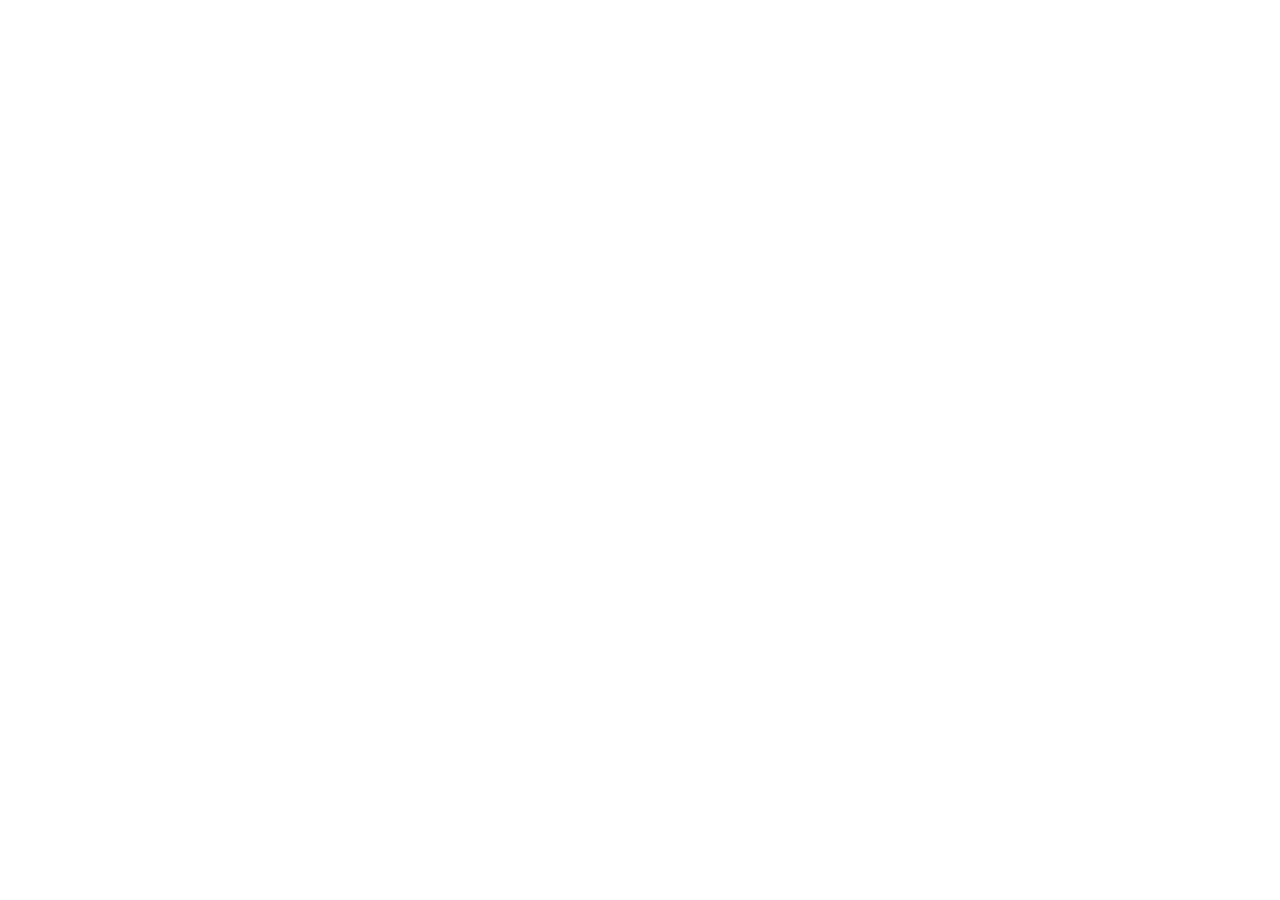
==== index.html @ 213c3a37 "Add portfolio base structure with HTML, CSS and JS" ====
<!DOCTYPE html>
<html lang="pt-BR">
<head>
    <meta charset="UTF-8">
    <meta name="viewport" content="width=device-width, initial-scale=1.0">
    <title>João Pedro S. Menezes Portfolio</title>
    <link rel="preconnect" href="https://fonts.googleapis.com"/>
    <link rel="preconnect" href="https://fonts.gstatic.com" crossorigin>
    <link 
        href="https://fonts.googleapis.com/css2?family=Atkinson+Hyperlegible:ital,wght@0,400;0,700;1,400;1,700&display=swap" 
        rel="stylesheet"
    />
    <link rel="stylesheet" href="style.css"/>
    <script scr="script.js" defer></script>
</head>
<body>
    
</body>
</html>
---- style.css ----
*, *::before, *::after {
    margin: 0;
    padding: 0;
    box-sizing: border-box;
}
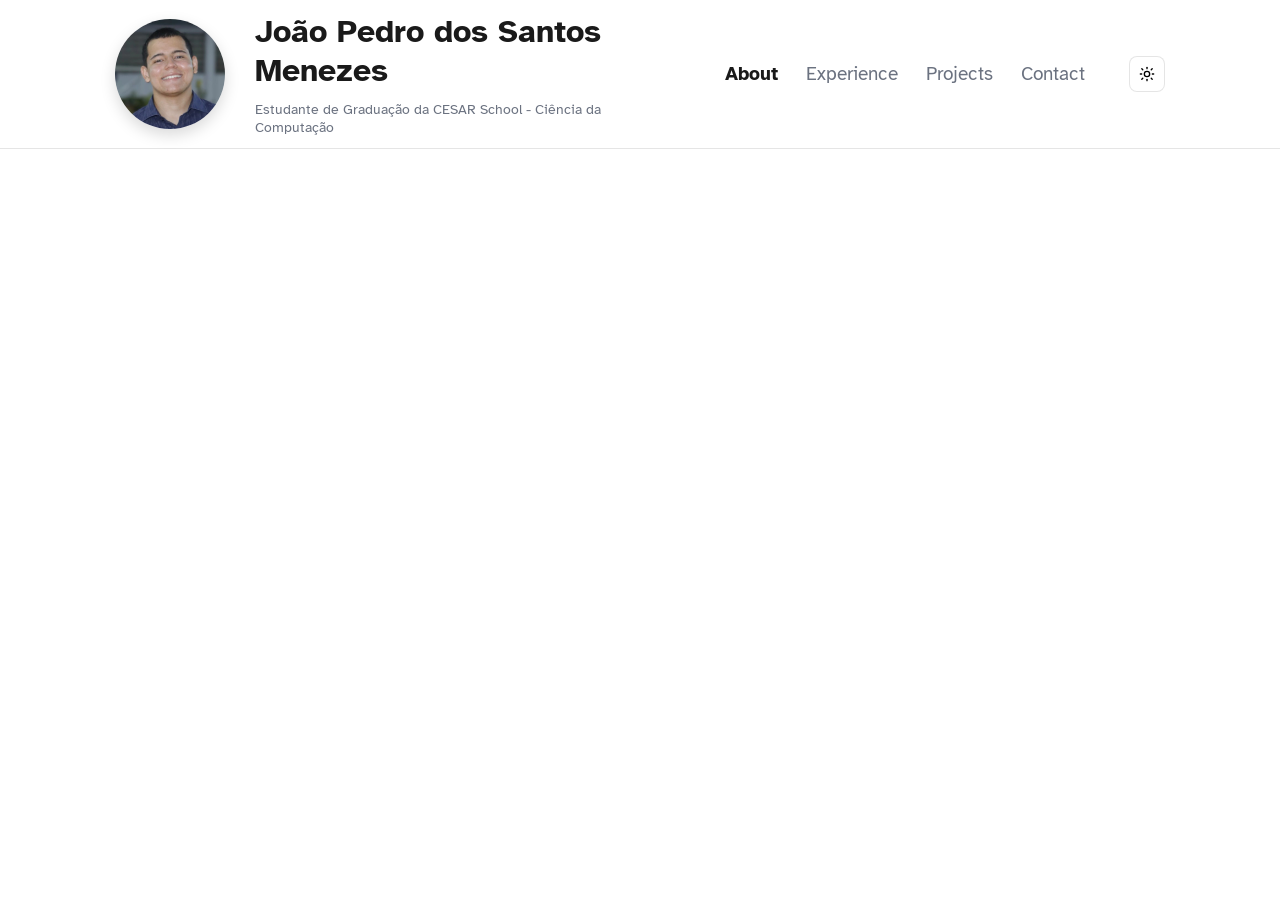
==== commit 71a24757: "Add fixed header with dark mode toggle" ====
--- a/index.html
+++ b/index.html
@@ -11,9 +11,42 @@
         rel="stylesheet"
     />
     <link rel="stylesheet" href="style.css"/>
-    <script scr="script.js" defer></script>
 </head>
 <body>
-    
+    <main class="container">
+        <!-- BARRA -->
+        <section class="header">
+            <header>
+                <div class="card">
+                    <img class="avatar" src="./assets/1773756330562.jpg" alt="João Pedro"/>
+                    <div>
+                        <p class="nome">João Pedro dos Santos Menezes</p>
+                        <p class="cargo">Estudante de Graduação da CESAR School - Ciência da Computação</p>
+                    </div>
+                </div>
+                <nav class="navbar">
+                    <a class="active" href="#about">About</a>
+                    <a href="#experience">Experience</a>
+                    <a href="#projects">Projects</a>
+                    <a href="#contact">Contact</a>
+                </nav>
+               <button class="btn-tema" onclick="changeTheme()">
+                    <img class="icon-sol" src="./assets/sol.svg" alt="Modo claro" width="16" height="16">
+                    <img class="icon-lua" src="./assets/lua.svg" alt="Modo escuro" width="16" height="16">
+                </button>
+            </header>
+        </section>
+
+        <!-- SOBRE -->
+
+        <!-- EXPERIÊNCIA -->
+
+        <!-- PROJETOS -->
+
+        <!-- CONTATO -->
+
+        <!-- RODAPÉ -->
+    </main>
+    <script src="script.js"></script>
 </body>
 </html>
--- a/style.css
+++ b/style.css
@@ -2,4 +2,134 @@
     margin: 0;
     padding: 0;
     box-sizing: border-box;
-}+}
+
+:root {
+    --cor-fundo: #ffffff;
+    --cor-fundo-header: rgba(255, 255, 255, 0.85);
+    --cor-texto: #1a1a1a;
+    --cor-texto-suave: #6b7280;
+    --cor-borda: rgba(0, 0, 0, 0.1);
+    --cor-nav-hover: #1a1a1a;
+    --cor-nav-active: #1a1a1a;
+    --cor-avatar-shadow: rgba(0, 0, 0, 0.15);
+}
+
+body.dark {
+    --cor-fundo: #0f0f0f;
+    --cor-fundo-header: rgba(15, 15, 15, 0.85);
+    --cor-texto: #f0f0f0;
+    --cor-texto-suave: #9ca3af;
+    --cor-borda: rgba(255, 255, 255, 0.12);
+    --cor-nav-hover: #ffffff;
+    --cor-nav-active: #ffffff;
+    --cor-avatar-shadow: rgba(0, 0, 0, 0.5);
+}
+
+body {
+    font-family: Atkinson Hyperlegible, sans-serif;
+    background: var(--cor-fundo);
+    background-image: "./assets/background.jpg";
+    color: var(--cor-texto);
+    transition: background 0.3s, color 0.3s;
+}
+
+.header {
+    position: fixed;
+    top: 0;
+    left: 0;
+    width: 100%;
+    z-index: 100;
+}
+
+header {
+    display: flex;
+    align-items: center;
+    justify-content: space-between;
+    gap: 2rem;
+    padding: 0.75rem 9%;
+    background: var(--cor-fundo-header);
+    border-bottom: 1px solid var(--cor-borda);
+    backdrop-filter: blur(12px);
+    -webkit-backdrop-filter: blur(12px);
+    transition: background 0.3s, border-color 0.3s;
+}
+
+.card {
+    display: flex;
+    align-items: center;
+    gap: 30px;
+}
+
+.avatar {
+    height: 110px;
+    width: 110px;
+    border-radius: 50%;
+    object-fit: cover;
+    box-shadow: 0 6px 15px rgba(0, 0, 0, 0.15);
+}
+
+.nome {
+    font-size: 2rem;
+    font-weight: 700;
+    color: var(--cor-texto);
+    margin-bottom: 10px;
+}
+
+.cargo {
+    font-size: 0.9rem;
+    color: var(--cor-texto-suave);
+    margin-top: 2px;
+    transition: color 0.3s;
+}
+
+.navbar {
+    display: flex;
+    align-items: center;
+    gap: 0.25rem;
+}
+ 
+.navbar a {
+    text-decoration: none;
+    font-size: 1.2rem;
+    font-weight: 400;
+    color: var(--cor-texto-suave);
+    padding: 0.4rem 0.75rem;
+    border-radius: 6px;
+    transition: color 0.2s, background 0.2s;
+}
+ 
+.navbar a:hover {
+    color: var(--cor-nav-hover);
+    background: var(--cor-borda);
+}
+ 
+.navbar a.active {
+    color: var(--cor-nav-active);
+    font-weight: 700;
+}
+
+.btn-tema {
+    display: flex;
+    align-items: center;
+    justify-content: center;
+    flex-shrink: 0;
+ 
+    width: 36px;
+    height: 36px;
+    cursor: pointer;
+ 
+    border: 1px solid var(--cor-borda);
+    border-radius: 8px;
+    background: var(--cor-fundo);
+    color: var(--cor-texto-suave);
+ 
+    transition: background 0.3s, border-color 0.3s;
+}
+ 
+.btn-tema:hover {
+    background: var(--cor-borda);
+}
+ 
+body:not(.dark) .icon-lua { display: none; }
+body.dark .icon-sol { display: none; }
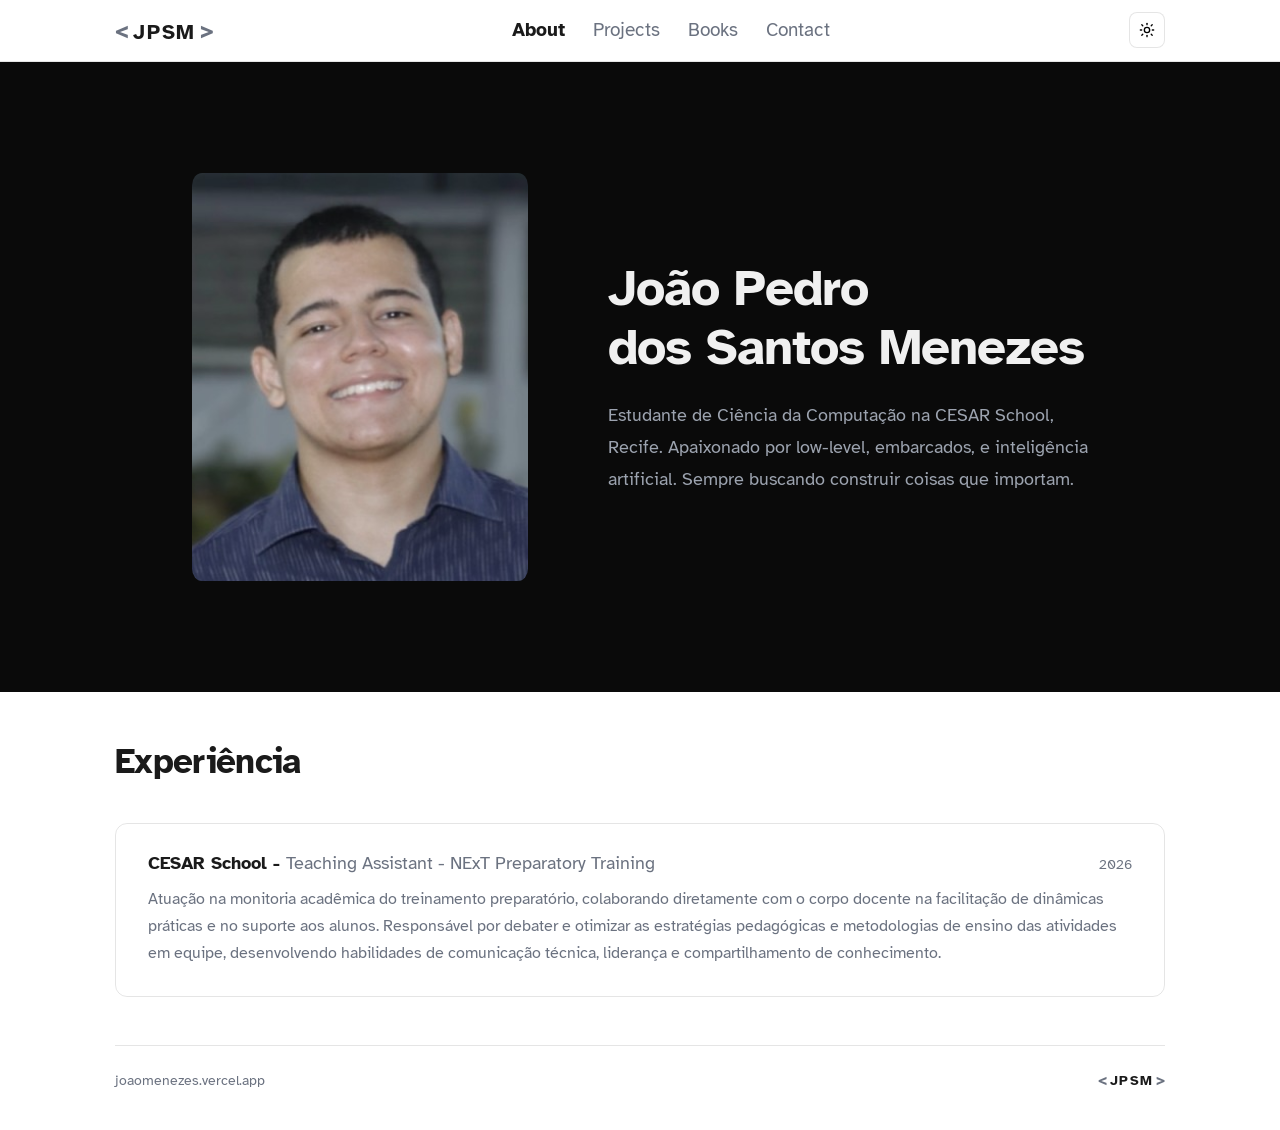
==== commit a1911eb6: "Add about section with profile photo and bio" ====
--- a/index.html
+++ b/index.html
@@ -17,18 +17,16 @@
         <!-- BARRA -->
         <section class="header">
             <header>
-                <div class="card">
-                    <img class="avatar" src="./assets/1773756330562.jpg" alt="João Pedro"/>
-                    <div>
-                        <p class="nome">João Pedro dos Santos Menezes</p>
-                        <p class="cargo">Estudante de Graduação da CESAR School - Ciência da Computação</p>
-                    </div>
+                <div class="logo">
+                    <span class="logo-bracket">&lt;</span>
+                    <span class="logo-initials">JPSM</span>
+                    <span class="logo-bracket">&gt;</span>
                 </div>
                 <nav class="navbar">
-                    <a class="active" href="#about">About</a>
-                    <a href="#experience">Experience</a>
-                    <a href="#projects">Projects</a>
-                    <a href="#contact">Contact</a>
+                    <a class="active" href="./index.html">About</a>
+                    <a href="./index2.html">Projects</a>
+                    <a href="./index3.html">Books</a>
+                    <a href="./index4.html">Contact</a>
                 </nav>
                <button class="btn-tema" onclick="changeTheme()">
                     <img class="icon-sol" src="./assets/sol.svg" alt="Modo claro" width="16" height="16">
@@ -38,14 +36,48 @@
         </section>
 
         <!-- SOBRE -->
+        <section class="about">
+            <div class="about-inner">
+                <img class="about-photo" src="./assets/1773756330562.jpg" alt="João Pedro"/>
+                <div class="about-text">
+                    <h1 class="about-nome">João Pedro<br>dos Santos Menezes</h1>
+                    <p class="about-desc">
+                        Estudante de Ciência da Computação na CESAR School, Recife. 
+                        Apaixonado por low-level, embarcados, e 
+                        inteligência artificial. Sempre buscando construir coisas que importam.
+                    </p>
+                </div>
+            </div>
+        </section>
 
         <!-- EXPERIÊNCIA -->
-
-        <!-- PROJETOS -->
-
-        <!-- CONTATO -->
+        <section class="secao">
+            <h2 class="secao-titulo">Experiência</h2>
+            <ul class="lista">
+            <li class="item">
+                <div class="item-topo">
+                <p class="item-nome">CESAR School - <span class="item-nome-suave"> Teaching Assistant - NExT Preparatory Training </span> </p>
+                <p class="item-data">2026</p>
+                </div>
+                <p class="item-descricao">
+                    Atuação na monitoria acadêmica do treinamento preparatório, colaborando diretamente com o corpo docente na facilitação de dinâmicas práticas e no suporte aos alunos. Responsável por debater e otimizar as estratégias pedagógicas e metodologias de ensino das atividades em equipe, desenvolvendo habilidades de comunicação técnica, liderança e compartilhamento de conhecimento.
+                </p>
+            </li>
+            </ul>
+        </section>
 
         <!-- RODAPÉ -->
+        <section>
+            <footer class="rodape">
+                <span class="rodape-dominio">joaomenezes.vercel.app</span>
+                <div class="logo">
+                    <span class="logo-bracket">&lt;</span>
+                    <span class="logo-initials">JPSM</span>
+                    <span class="logo-bracket">&gt;</span>
+                </div>
+            </footer>
+        </section>
+        
     </main>
     <script src="script.js"></script>
 </body>
--- a/style.css
+++ b/style.css
@@ -13,6 +13,9 @@
     --cor-nav-hover: #1a1a1a;
     --cor-nav-active: #1a1a1a;
     --cor-avatar-shadow: rgba(0, 0, 0, 0.15);
+    --cor-about-fundo: #0a0a0a;
+    --cor-about-texto: #f0f0f0;
+    --cor-about-texto-suave: #9ca3af;
 }
 
 body.dark {
@@ -24,14 +27,22 @@
     --cor-nav-hover: #ffffff;
     --cor-nav-active: #ffffff;
     --cor-avatar-shadow: rgba(0, 0, 0, 0.5);
+    --cor-about-fundo: #f0f0f0;
+    --cor-about-texto: #0a0a0a;
+    --cor-about-texto-suave: #4b5563;
 }
 
 body {
     font-family: Atkinson Hyperlegible, sans-serif;
     background: var(--cor-fundo);
-    background-image: "./assets/background.jpg";
     color: var(--cor-texto);
     transition: background 0.3s, color 0.3s;
+    overflow-x: hidden;
+}
+
+.container {
+    max-width: 1400px;
+    margin: 0 auto;
 }
 
 .header {
@@ -55,34 +66,38 @@
     transition: background 0.3s, border-color 0.3s;
 }
 
-.card {
-    display: flex;
-    align-items: center;
-    gap: 30px;
-}
-
-.avatar {
-    height: 110px;
-    width: 110px;
-    border-radius: 50%;
-    object-fit: cover;
-    box-shadow: 0 6px 15px rgba(0, 0, 0, 0.15);
-}
-
-.nome {
-    font-size: 2rem;
-    font-weight: 700;
+/* LOGO */
+.logo {
+    display: flex;
+    align-items: center;
+    gap: 2px;
+    text-decoration: none;
+    user-select: none;
+}
+ 
+.logo-bracket {
+    font-size: 1.5rem;
+    font-weight: 700;
+    color: var(--cor-texto-suave);
+    transition: transform 0.3s ease, color 0.3s ease;
+}
+ 
+.logo-initials {
+    font-size: 1.3rem;
+    font-weight: 700;
+    letter-spacing: 0.08em;
     color: var(--cor-texto);
-    margin-bottom: 10px;
-}
-
-.cargo {
-    font-size: 0.9rem;
-    color: var(--cor-texto-suave);
-    margin-top: 2px;
-    transition: color 0.3s;
-}
-
+    transition: transform 0.3s ease, color 0.3s ease;
+    padding: 2.3% 2px 0 2px;
+}
+ 
+.logo:hover .logo-bracket,
+.logo:hover .logo-initials {
+    transform: scale(1.1);
+    color: var(--cor-nav-hover);
+}
+
+/* BARRA */
 .navbar {
     display: flex;
     align-items: center;
@@ -109,6 +124,7 @@
     font-weight: 700;
 }
 
+/* BTN TEMA */
 .btn-tema {
     display: flex;
     align-items: center;
@@ -133,3 +149,193 @@
  
 body:not(.dark) .icon-lua { display: none; }
 body.dark .icon-sol { display: none; }
+
+/* SOBRE */
+.about {
+    margin-top: 62px;
+    margin-left: calc(50% - 50vw);
+    margin-right: calc(50% - 50vw);
+    background: var(--cor-about-fundo);
+    min-height: 70vh;
+    display: flex;
+    align-items: center;
+    transition: background 0.3s;
+}
+ 
+.about-inner {
+    display: flex;
+    align-items: center;
+    justify-content: center;
+    gap: 5rem;
+    padding: 3rem 9%;
+    width: 100%;
+}
+ 
+.about-photo {
+    width: 336px;
+    height: 408px;
+    object-fit: cover;
+    border-radius: 3%;
+    flex-shrink: 0;
+    filter: grayscale(20%);
+}
+ 
+.about-text {
+    display: flex;
+    flex-direction: column;
+    align-items: flex-start;
+    text-align: left;
+    gap: 1.5rem;
+}
+ 
+.about-nome {
+    font-size: 3.2rem;
+    font-weight: 700;
+    color: var(--cor-about-texto);
+    line-height: 1.15;
+    letter-spacing: -0.02em;
+    transition: color 0.3s;
+}
+ 
+.about-desc {
+    font-size: 1.1rem;
+    color: var(--cor-about-texto-suave);
+    line-height: 1.8;
+    max-width: 480px;
+    transition: color 0.3s;
+}
+
+/* SECOES */
+.secao {
+    padding: 3rem 9% 3rem;
+}
+
+.secao-titulo {
+    font-size: 2.2rem;
+    font-weight: 700;
+    margin-bottom: 2.5rem;
+    letter-spacing: -0.02em;
+}
+
+/* EXPERIENCIA */
+.lista {
+    list-style: none;
+    display: flex;
+    flex-direction: column;
+    gap: 1.5rem;
+}
+
+.item {
+    border: 1px solid var(--cor-borda);
+    border-radius: 12px;
+    padding: 1.75rem 2rem;
+    transition: border-color 0.2s, background 0.2s;
+}
+
+.item:hover {
+    background: var(--cor-borda);
+}
+
+.item-topo {
+    display: flex;
+    align-items: baseline;
+    justify-content: space-between;
+    gap: 1rem;
+    flex-wrap: wrap;
+    margin-bottom: 0.75rem;
+}
+
+.item-nome {
+    font-size: 1.15rem;
+    font-weight: 700;
+}
+
+.item-nome-suave {
+    font-weight: 400;
+    color: var(--cor-texto-suave);
+}
+
+.item-data {
+    font-size: 0.9rem;
+    color: var(--cor-texto-suave);
+    white-space: nowrap;
+}
+
+.item-descricao {
+    font-size: 1rem;
+    line-height: 1.7;
+    color: var(--cor-texto-suave);
+}
+
+/* RODAPE */
+.rodape {
+display: flex;
+justify-content: space-between;
+align-items: center;
+padding-top: 24px;
+border-top: 1px solid var(--cor-borda);
+}
+
+section:has(.rodape) {
+    padding: 0 9% 2.5rem;
+}
+
+.rodape-dominio {
+    font-size: 0.9rem;
+    color: var(--cor-texto-suave);
+}
+
+.rodape .logo-bracket {
+    font-size: 1rem;
+}
+
+.rodape .logo-initials {
+    font-size: 0.9rem;
+    padding: 1.5% 1px 0 1px;
+}
+
+/* RESPONSIVO */
+@media (max-width: 1024px) {
+    .about-photo {
+        width: 240px;
+        height: 290px;
+    }
+
+    .about-nome {
+        font-size: 2.4rem;
+    }
+}
+
+@media (max-width: 768px) {
+    header {
+        flex-wrap: wrap;
+        gap: 1rem;
+        padding: 0.75rem 6%;
+    }
+
+    .navbar {
+        order: 3;
+        width: 100%;
+        justify-content: center;
+        flex-wrap: wrap;
+    }
+
+    .about-inner {
+        flex-direction: column;
+        text-align: center;
+        gap: 2rem;
+        padding: 3rem 9%;
+    }
+
+    .about-text {
+        align-items: center;
+    }
+
+    .secao {
+        padding: 3rem 6%;
+    }
+
+    section:has(.rodape) {
+        padding: 0 6% 2rem;
+    }
+}
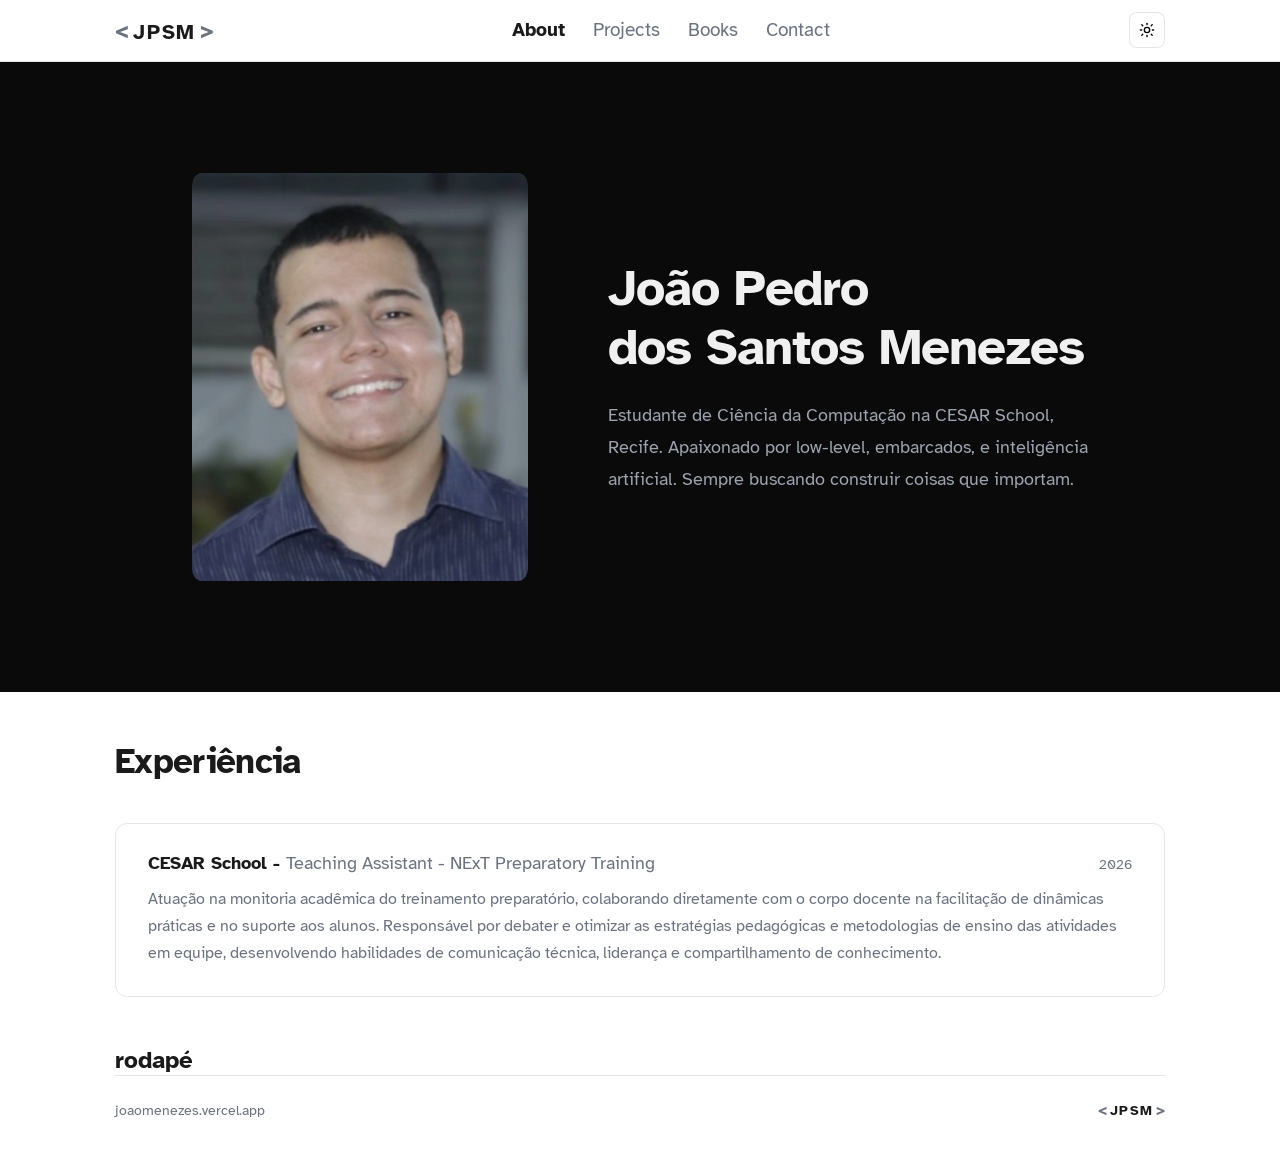
==== commit f687a771: "Resolve W3C validation issues" ====
--- a/index.html
+++ b/index.html
@@ -3,30 +3,37 @@
 <head>
     <meta charset="UTF-8">
     <meta name="viewport" content="width=device-width, initial-scale=1.0">
+    <link rel="icon" type="image/png" href="./assets/favicon.png">
     <title>João Pedro S. Menezes Portfolio</title>
-    <link rel="preconnect" href="https://fonts.googleapis.com"/>
+    <link rel="preconnect" href="https://fonts.googleapis.com">
     <link rel="preconnect" href="https://fonts.gstatic.com" crossorigin>
     <link 
         href="https://fonts.googleapis.com/css2?family=Atkinson+Hyperlegible:ital,wght@0,400;0,700;1,400;1,700&display=swap" 
         rel="stylesheet"
-    />
-    <link rel="stylesheet" href="style.css"/>
+    >
+    <link rel="stylesheet" href="style.css">
 </head>
 <body>
+    <script>
+        if (localStorage.getItem("theme") === "dark") {
+            document.body.classList.add("dark");
+        }
+    </script>
+
     <main class="container">
         <!-- BARRA -->
         <section class="header">
             <header>
-                <div class="logo">
+                <h1 class="logo">
                     <span class="logo-bracket">&lt;</span>
                     <span class="logo-initials">JPSM</span>
                     <span class="logo-bracket">&gt;</span>
-                </div>
+                </h1>
                 <nav class="navbar">
                     <a class="active" href="./index.html">About</a>
-                    <a href="./index2.html">Projects</a>
-                    <a href="./index3.html">Books</a>
-                    <a href="./index4.html">Contact</a>
+                    <a href="./projects.html">Projects</a>
+                    <a href="./books.html">Books</a>
+                    <a href="./contact.html">Contact</a>
                 </nav>
                <button class="btn-tema" onclick="changeTheme()">
                     <img class="icon-sol" src="./assets/sol.svg" alt="Modo claro" width="16" height="16">
@@ -38,7 +45,7 @@
         <!-- SOBRE -->
         <section class="about">
             <div class="about-inner">
-                <img class="about-photo" src="./assets/1773756330562.jpg" alt="João Pedro"/>
+                <img class="about-photo" src="./assets/1773756330562.jpg" alt="João Pedro">
                 <div class="about-text">
                     <h1 class="about-nome">João Pedro<br>dos Santos Menezes</h1>
                     <p class="about-desc">
@@ -68,6 +75,7 @@
 
         <!-- RODAPÉ -->
         <section>
+            <h2>rodapé</h2>
             <footer class="rodape">
                 <span class="rodape-dominio">joaomenezes.vercel.app</span>
                 <div class="logo">
--- a/style.css
+++ b/style.css
@@ -210,6 +210,10 @@
     padding: 3rem 9% 3rem;
 }
 
+.header + .secao {
+    padding-top: 6rem;
+}
+
 .secao-titulo {
     font-size: 2.2rem;
     font-weight: 700;
@@ -265,6 +269,148 @@
     font-size: 1rem;
     line-height: 1.7;
     color: var(--cor-texto-suave);
+}
+
+/* CARDS */
+.grid-cards {
+    display: grid;
+    grid-template-columns: repeat(auto-fill, minmax(320px, 1fr));
+    gap: 1.75rem;
+}
+ 
+.card {
+    border: 1px solid var(--cor-borda);
+    border-radius: 12px;
+    overflow: hidden;
+    display: flex;
+    flex-direction: column;
+    transition: border-color 0.2s, transform 0.2s, background 0.2s;
+}
+ 
+.card:hover {
+    border-color: var(--cor-texto-suave);
+    transform: translateY(-4px);
+}
+ 
+.card-midia {
+    width: 100%;
+    aspect-ratio: 16 / 10;
+    overflow: hidden;
+    background: var(--cor-borda);
+}
+ 
+.card-midia img {
+    width: 100%;
+    height: 100%;
+    object-fit: cover;
+    display: block;
+}
+ 
+.card-corpo {
+    padding: 1.5rem;
+    display: flex;
+    flex-direction: column;
+    gap: 0.75rem;
+    flex: 1;
+}
+ 
+.card-titulo {
+    font-size: 1.2rem;
+    font-weight: 700;
+}
+ 
+.card-desc {
+    font-size: 0.95rem;
+    line-height: 1.6;
+    color: var(--cor-texto-suave);
+    flex: 1;
+}
+ 
+.card-tags {
+    display: flex;
+    flex-wrap: wrap;
+    gap: 0.5rem;
+}
+ 
+.tag {
+    font-size: 0.8rem;
+    font-weight: 700;
+    color: var(--cor-texto-suave);
+    border: 1px solid var(--cor-borda);
+    border-radius: 999px;
+    padding: 0.2rem 0.7rem;
+}
+ 
+.card-link {
+    margin-top: 0.25rem;
+    font-size: 0.95rem;
+    font-weight: 700;
+    color: var(--cor-texto);
+    text-decoration: none;
+    transition: color 0.2s;
+}
+ 
+.card-link:hover {
+    color: var(--cor-texto-suave);
+}
+
+/* CONTATO */
+.contato-inner {
+    max-width: 600px;
+    margin: 0 auto;
+    display: flex;
+    flex-direction: column;
+    gap: 1.5rem;
+}
+
+.contato-titulo {
+    font-size: 2.2rem;
+    font-weight: 700;
+    letter-spacing: -0.02em;
+}
+
+.contato-desc {
+    font-size: 1.1rem;
+    line-height: 1.7;
+    color: var(--cor-texto-suave);
+    margin-bottom: 1rem;
+}
+
+.contato-links {
+    display: flex;
+    flex-direction: column;
+    gap: 1rem;
+}
+
+.contato-link {
+    display: flex;
+    align-items: center;
+    justify-content: space-between;
+    gap: 1rem;
+    padding: 1.5rem;
+    border: 1px solid var(--cor-borda);
+    border-radius: 12px;
+    text-decoration: none;
+    color: var(--cor-texto);
+    transition: border-color 0.2s, background 0.2s, transform 0.2s;
+    flex-wrap: wrap; 
+}
+
+.contato-link:hover {
+    background: var(--cor-borda);
+    transform: translateY(-2px);
+}
+
+.contato-link-label {
+    font-size: 1.15rem;
+    font-weight: 700;
+}
+
+.contato-link-valor {
+    font-size: 1rem;
+    color: var(--cor-texto-suave);
+    word-break: break-word; 
+    text-align: right;
 }
 
 /* RODAPE */
